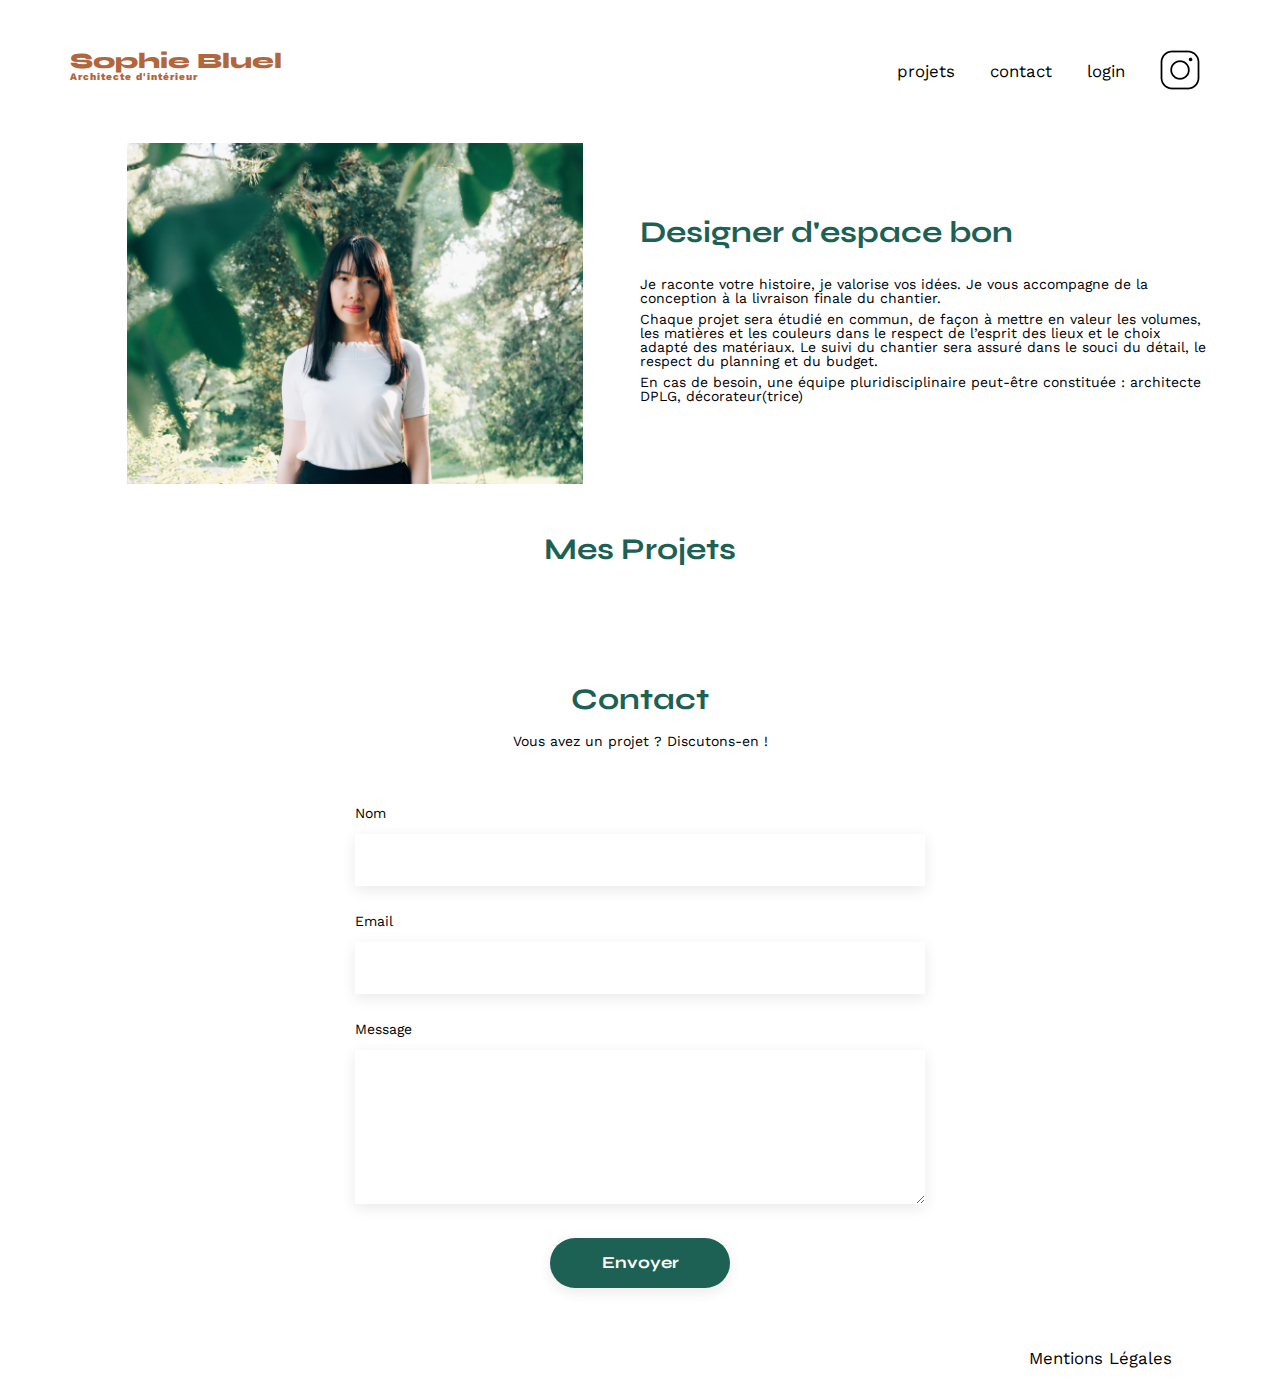
==== FrontEnd/index.html @ a25eaead "init" ====
<!DOCTYPE html>
<html lang="fr">

<head>
	<meta charset="UTF-8">
	<title>Sophie Bluel - Architecte d'intérieur</title>
	<meta name="viewport" content="width=device-width, initial-scale=1.0">
	<link rel="preconnect" href="https://fonts.googleapis.com">
	<link rel="preconnect" href="https://fonts.gstatic.com" crossorigin>
	<link href="https://fonts.googleapis.com/css2?family=Syne:wght@700;800&family=Work+Sans&display=swap"
		rel="stylesheet">
	<meta name="description" content="">
	<link rel="stylesheet" href="./assets/style.css">
	<script src="https://kit.fontawesome.com/ca259622f8.js" crossorigin="anonymous"></script>
</head>

<body>
	<header>
		<h1>Sophie Bluel <span>Architecte d'intérieur</span></h1>
		<nav>
			<ul>
				<li>projets</li>
				<li>contact</li>
				<li><a id="login__link" href="login.html">login</a></li>
				<li><img src="./assets/icons/instagram.png" alt="Instagram"></li>
			</ul>
		</nav>
	</header>
	<main>
		<div class="mode__edition hidden">
			<p><i class="fa-regular fa-pen-to-square"></i>
				Mode edition</p>
		</div>
		<section id="introduction">
			<figure>
				<img src="./assets/images/sophie-bluel.png" alt="">
			</figure>
			<article>
				<h2>Designer d'espace bon</h2>
				<p>Je raconte votre histoire, je valorise vos idées. Je vous accompagne de la conception à la livraison
					finale du chantier.</p>
				<p>Chaque projet sera étudié en commun, de façon à mettre en valeur les volumes, les matières et les
					couleurs dans le respect de l’esprit des lieux et le choix adapté des matériaux. Le suivi du
					chantier sera assuré dans le souci du détail, le respect du planning et du budget.</p>
				<p>En cas de besoin, une équipe pluridisciplinaire peut-être constituée : architecte DPLG,
					décorateur(trice)</p>
			</article>
		</section>
		<section id="portfolio">
			<div class="portfolio__edit">
				<div class="flex-center">
					<h2>Mes Projets</h2>
					<button class="portfolio__modified"><i class="fa-regular fa-pen-to-square"></i> modifier</button>
				</div>
				<div id="#modal1" class="js-modal">
					<div class="js-modal-content">
						<button id="js-modal-close"><i class="fa-solid fa-xmark"></i></button>
						<h2>Galerie photo</h2>
						<div class="js-modal-photos"></div>
						<div class="jsmodal__div-button">
							<button class="js-modaladd-button">Ajouter une photo</button>
						</div>
					</div>
					<div class="js-modal-add">
						<span><i class="fa-solid fa-arrow-left"></i></span>
						<span><i class="fa-solid fa-xmark"></i></span>
						<h2>Ajout photo</h2>
						<form>
							<div class="container__file">
								<i class="fa-solid fa-image"></i>
								<label for="file">+Ajouter photo</label>
								<input type="file" id="file" name="image">
								<img src="#" alt="appercut de l'image">
								<p>jpg,png: 4mo max</p>
							</div>
							<label for="title">Titre</label>
							<input type="text" name="title" id="title">
							<label for="category">categorie</label>
							<select name="category" id="category"></select>
							<div class="jsmodal__div-button">
								<button>Ajouter une photo</button>
							</div>
						</form>
					</div>
				</div>
			</div>
			<div class="portfolio-categories">
			</div>
			<div class="gallery">
			</div>
		</section>
		<section id="contact">
			<h2>Contact</h2>
			<p>Vous avez un projet ? Discutons-en !</p>
			<form action="#" method="post">
				<label for="name">Nom</label>
				<input type="text" name="name" id="name">
				<label for="email">Email</label>
				<input type="email" name="email" id="email">
				<label for="message">Message</label>
				<textarea name="message" id="message" cols="30" rows="10"></textarea>
				<input type="submit" value="Envoyer">
			</form>
		</section>
	</main>

	<footer>
		<nav>
			<ul>
				<li>Mentions Légales</li>
			</ul>
		</nav>
	</footer>
	<script src="index.js"></script>
</body>

</html>
---- FrontEnd/assets/style.css ----
/* http://meyerweb.com/eric/tools/css/reset/
   v2.0 | 20110126
   License: none (public domain)
*/

html,
body,
div,
span,
applet,
object,
iframe,
h1,
h2,
h3,
h4,
h5,
h6,
p,
blockquote,
pre,
a,
abbr,
acronym,
address,
big,
cite,
code,
del,
dfn,
em,
img,
ins,
kbd,
q,
s,
samp,
small,
strike,
strong,
sub,
sup,
tt,
var,
b,
u,
i,
center,
dl,
dt,
dd,
ol,
ul,
li,
fieldset,
form,
label,
legend,
table,
caption,
tbody,
tfoot,
thead,
tr,
th,
td,
article,
aside,
canvas,
details,
embed,
figure,
figcaption,
footer,
header,
hgroup,
menu,
nav,
output,
ruby,
section,
summary,
time,
mark,
audio,
video {
	margin: 0;
	padding: 0;
	border: 0;
	font-size: 100%;
	font: inherit;
	vertical-align: baseline;
}

/* HTML5 display-role reset for older browsers */
article,
aside,
details,
figcaption,
figure,
footer,
header,
hgroup,
menu,
nav,
section {
	display: block;
}

body {
	line-height: 1;
}

ol,
ul {
	list-style: none;
}

blockquote,
q {
	quotes: none;
}

blockquote:before,
blockquote:after,
q:before,
q:after {
	content: '';
	content: none;
}

table {
	border-collapse: collapse;
	border-spacing: 0;
}

/** end reset css**/
body {
	max-width: 1140px;
	margin: auto;
	font-family: 'Work Sans';
	font-size: 14px;
}

header {
	display: flex;
	justify-content: space-between;
	margin: 50px 0
}

header ul {
	gap: 15px
}

section {
	margin: 50px 0
}

h1 {
	display: flex;
	flex-direction: column;
	font-family: 'Syne';
	font-size: 22px;
	font-weight: 800;
	color: #B1663C
}

h1>span {
	font-family: 'Work Sans';
	font-size: 10px;
	letter-spacing: 0.1em;
	;
}

h2 {
	font-family: 'Syne';
	font-weight: 700;
	font-size: 30px;
	color: #1D6154
}

nav ul {
	display: flex;
	align-items: center;
	list-style-type: none;
}

nav li {
	padding: 0 10px;
	font-size: 1.2em;
}

li:hover {
	color: #B1663C;
}

#introduction {
	display: flex;
	align-items: center;
}

#introduction figure {
	flex: 1
}

#introduction img {
	display: block;
	margin: auto;
	width: 80%;
}

#introduction article {
	flex: 1
}

#introduction h2 {
	margin-bottom: 1em;
}

#introduction p {
	margin-bottom: 0.5em;
}

#portfolio h2 {
	text-align: center;
}

.gallery {
	width: 100%;
	display: grid;
	grid-template-columns: 1fr 1fr 1fr;
	grid-column-gap: 20px;
	grid-row-gap: 20px;
}

.gallery img {
	width: 100%;
    height: 100%;
}

#contact {
	width: 50%;
	margin: auto;
}

#contact>* {
	text-align: center;

}

#contact h2 {
	margin-bottom: 20px;
}

#contact form {
	text-align: left;
	margin-top: 30px;
	display: flex;
	flex-direction: column;
}

#contact input {
	height: 50px;
	font-size: 1.2em;
	border: none;
	box-shadow: 0px 4px 14px rgba(0, 0, 0, 0.09);
}

#contact label {
	margin: 2em 0 1em 0;
}

#contact textarea {
	border: none;
	box-shadow: 0px 4px 14px rgba(0, 0, 0, 0.09);
}

input[type="submit"] {
	font-family: 'Syne';
	font-weight: 700;
	color: white;
	background-color: #1D6154;
	margin: 2em auto;
	width: 180px;
	text-align: center;
	border-radius: 60px;
}

.flex-center {
	display: flex;
	justify-content: center;
}

.flex-reverse {
	display: flex;
	flex-direction: column-reverse;
}

footer nav ul {
	display: flex;
	justify-content: flex-end;
	margin: 2em
}

.portfolio-categories {
	display: flex;
	justify-content: center;
	gap: 5px;
	margin: 40px 0px;
}

/*button*/

button.design {
	font-family: 'Syne';
	font-weight: 700;
	color: white;
	width: 130px;
	text-align: center;
	border-radius: 60px;
	color: #1D6154;
}


button.active {
	background-color: #1D6154;
	border-radius: 60px;
	width: 130px;
	color: #FFFEF8;
}

.category-button {
	background: white;
	border-radius: 60px;
	height: 35px;
	color: #1D6154;
	font-weight: bold;
	font-size: 14px;
	border-color: #1D6154;
	border-width: 1px;
}

/* Login page properties */

.nav__login a {
	text-decoration: none;
	color: black;
}

#btn-log-login-page {
	font-weight: bold;
}

#login__link {
	text-decoration: none;
	color: black;
}

#login-main {
	display: flex;
	flex-direction: column;
	align-items: center;
	height: 700px;
}

#login-main h2 {
	margin: 50px 0 50px 0;
}

#login-form {
	width: 350px;
	display: flex;
	flex-direction: column;
}

#login-form p {
	margin-bottom: 5px;
}

#login-form input {
	width: 100%;
	height: 40px;
	border: none;
	box-shadow: 5px 5px 5px rgb(235, 235, 235);
	margin-bottom: 20px;
}

#btn__connection {
	background-color: #1D6154;
	color: white;
	padding: 10px 15px 10px 15px;
	border: none;
	border-radius: 20px;
	width: 170px;
	margin: 10px 0 20px 0;
}


.button__form {
	display: flex;
	flex-direction: column;
	align-items: center;
}

.login__background {
	background-color: #FFFEF8;
}

.error {
	box-shadow: 5px 5px 5px rgb(235, 235, 235);
	border: block;
	border-color: red;
}

/* Mode edition */

.mode__edition {
	background-color: black;
	color: white;
	height: 40px;
	display: flex;
	justify-content: center;
	align-items: center;
	width: 100%;
	position: absolute;
	left: 0;
	top: 0;
	margin-bottom: 20px;
}

#button__modif {
	background-color: white;
	border: none;
	margin-top: 5px;
	gap: 10px;
}

#button__modif svg {
	width: 15px;
	margin-right: 5px;
	margin-left: 10px;
}

#edit {
	width: 10px;
}

.hidden {
	visibility: hidden;
}

.portfolio__edit {
	gap: 10px;
	height: 20px;
	margin: 30px 0px 30px 0px;
}

.portfolio__edit-flex {
	display: flex;
	justify-content: center;
	align-items: center;
	margin: 90px 0px;
}

/* Mode edition modale*/

#modal__contain a {
	text-decoration: none;
	color: black;
	margin-left: 10px;
}

.modal {
	position: fixed;
	display: flex;
	align-items: center;
	justify-content: center;
	top: 0;
	left: 0;
	width: 100%;
	height: 100%;
	background: rgba(0, 0, 0, 0.5);
}

.modal-wrapper {
	overflow: auto;
	width: 600px;
	max-width: calc(100vw - 20px);
	max-height: calc(100vh - 20px);
	padding: 20px;
	background-color: #FFFEF8;
	color: black;
	cursor: auto;
}

.modal-wrapper h3 {
	margin: 40px 0px;
	text-align: center;
	font-size: 26px;
}

/* Mode edition modale image*/

.gallery-modal {
	width: 100%;
	display: grid;
	grid-template-columns: 1fr 1fr 1fr 1fr 1fr;
	grid-column-gap: 20px;
	grid-row-gap: 10px;
}

.gallery-modal img {
	width: 100%;
}

.fa-trash-alt:before,
.fa-trash-can:before {
	position: static;
	top: 25px;
	left: 80px;
	cursor: pointer;
	font-size: 14px;
	background-color: black;
	color: white;
	padding: 4px;
}

.button__addphoto {
	padding: 10px 20px;
	border: 1px solid #1D6154;
	background-color: #1D6154;
	margin-top: 40px;
	color: white;
	cursor: pointer;
	border-radius: 25px;
	width: 200px;
}

.portfolio__modified {
	border: none;
	background: white;
	margin-left: 15px;
}

.js-modal {
	display: none;
	position: fixed;
	top: 0;
	bottom: 0;
	left: 0;
	right: 0;
	background-color: rgba(0, 0, 0, 0.5);
}

.js-modal h2 {
	margin: 20px 0px;
	color: black;
	font-size: 25px;
}

.js-modal.active {
	display: block;
}

.js-modal-content {
	background-color: white;
	position: absolute;
	top: 50%;
	left: 50%;
	transform: translate(-50%, -50%);
	padding: 20px;
}

.js-modal-photos {
	display: grid;
	grid-template-columns: repeat(5, 1fr);
	gap: 5px;
}

.js-modal-photos-img {
	max-width: 100%;
	width: 90px;
	height: 100px;
	display: block;
	object-fit: cover;
}

#js-modal-close {
	font-size: medium;
	position: absolute;
	top: 10px;
	right: 10px;
	border: none;
	background-color: white;
	cursor: pointer;
}

.button-trash {
	position: relative;
	bottom: 90px;
	left: 50px;
	border: none;
	background: transparent;
	height: 20px;
}

.button-close {
	background-color: #1D6154;
}

.js-modaladd-button {
	padding: 5px 10px;
	background-color: #1D6154;
	color: white;
	border-radius: 10px;
	width: 200px;
	border: none;
}

.block {
	display: block;
}

.jsmodal__div-button{
	display: flex;
	justify-content: center;
}

/* Style de la deuxième modale */

.js-modal-add {
	display: none;
	background-color: white;
	position: relative;
	justify-content: space-around;
	flex-direction: column;
	align-items: center;
	gap: 10px;
	top: 50%;
	left: 50%;
	height: 40%;
	width: 20%;
	transform: translate(-50%, -50%);
	padding: 20px;
}

.js-modal-add .fa-arrow-left {
	position: absolute;
	top: 10px;
	left: 10px;
	font-size: 20px;
	cursor: pointer;
}

.js-modal-add .fa-xmark {
	position: absolute;
	top: 10px;
	right: 10px;
	font-size: 20px;
	cursor: pointer;
}

.js-modal-add .fa-image {
	font-size: 3em;
}

.js-modal-add button {
	padding: 10px 15px;
	margin: 20px;
	background-color: #1D6154;
	color: white;
	border-radius: 15px;
	border: none;
	width: 200px;
}

.js-modal-add form {
	display: flex;
	flex-direction: column;
	justify-content: center;
	height: 80%;
	width: 80%;
	gap: 10px;
	;
}

.container__file {
	background-color: gray;
	height: 45%;
	display: flex;
	flex-direction: column;
	justify-content: center;
	align-items: center;
	border-radius: 5px;
}

.container__file label {
	background-color: black;
	color: white;
	border-radius: 15px;
	padding: 5px 10px;
}

.container__file img {
	display: none;
	max-width: 100%;
	height: 100%;
}

#file {
	display: none;
}
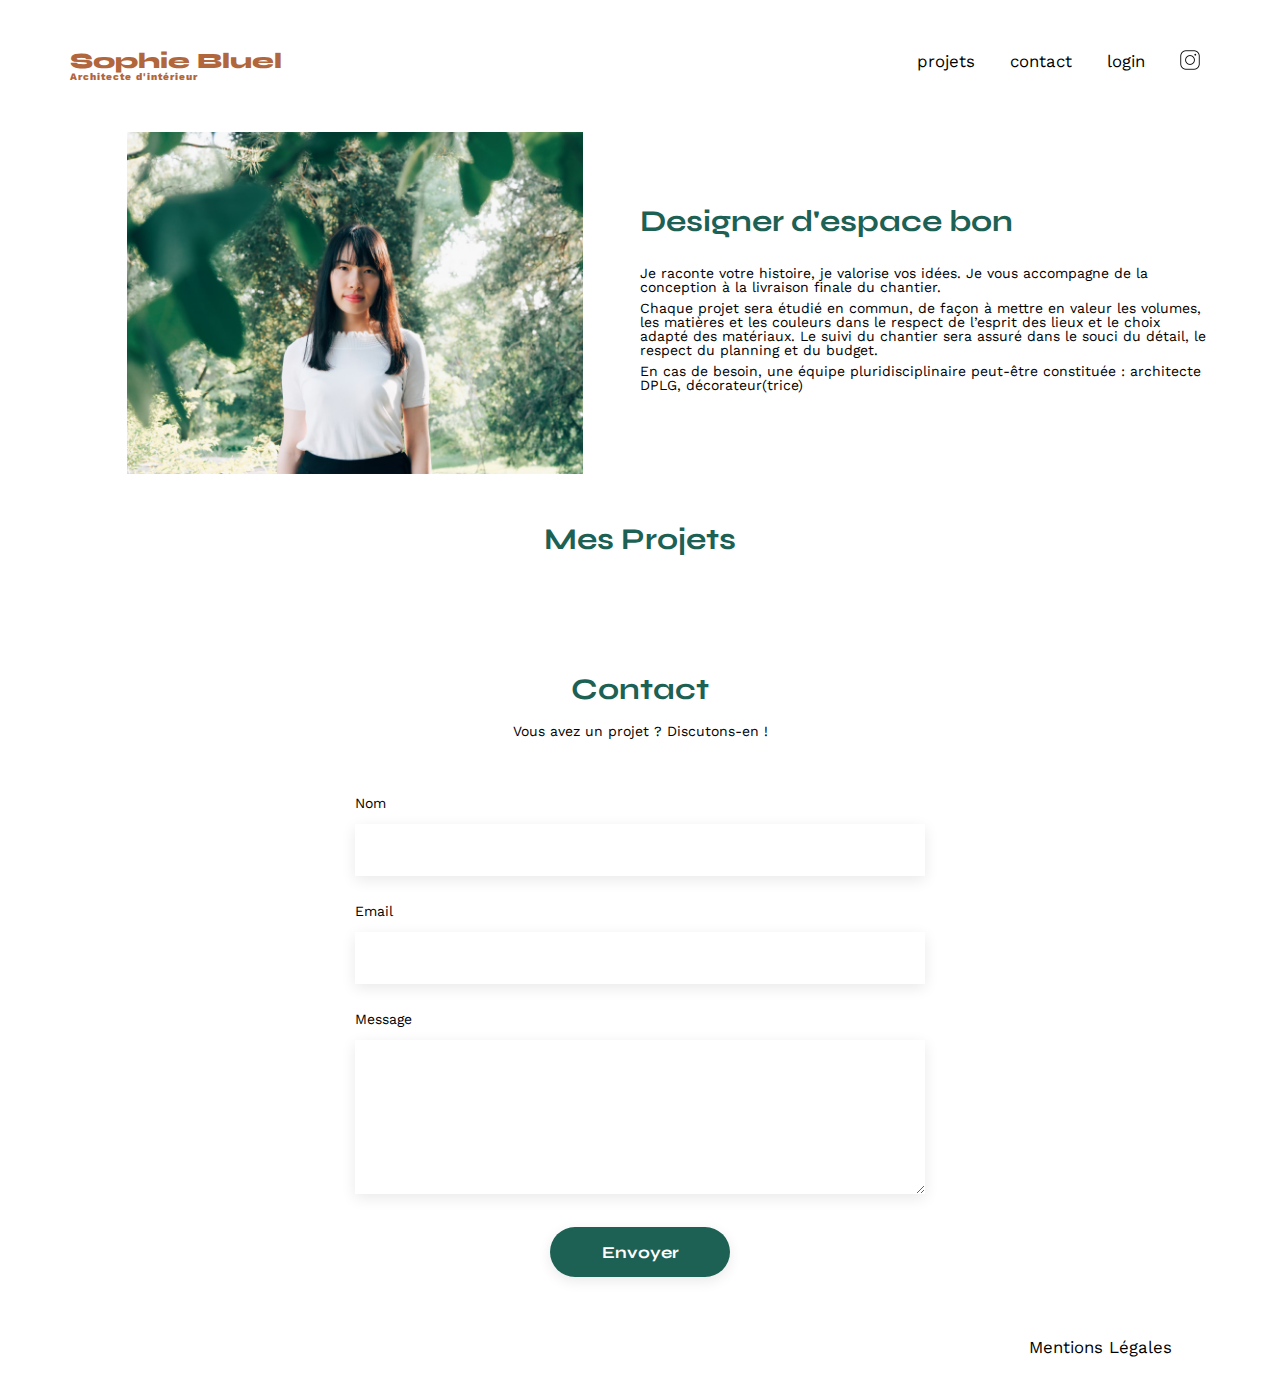
==== commit 0ea69075: "projet 6" ====
--- a/FrontEnd/index.html
+++ b/FrontEnd/index.html
@@ -50,18 +50,20 @@
 			<div class="portfolio__edit">
 				<div class="flex-center">
 					<h2>Mes Projets</h2>
-					<button class="portfolio__modified"><i class="fa-regular fa-pen-to-square"></i> modifier</button>
+					<button class="button__modifed"><i class="fa-regular fa-pen-to-square"></i> modifier</button>
 				</div>
-				<div id="#modal1" class="js-modal">
-					<div class="js-modal-content">
-						<button id="js-modal-close"><i class="fa-solid fa-xmark"></i></button>
+				<div id="#modal1" class="modal">
+					<div class="modal__content">
+						<button id="modal__close"><i class="fa-solid fa-xmark"></i></button>
 						<h2>Galerie photo</h2>
-						<div class="js-modal-photos"></div>
-						<div class="jsmodal__div-button">
-							<button class="js-modaladd-button">Ajouter une photo</button>
+						<div class="modal__photos"></div>
+						<div class="line">
+						</div>
+						<div class="modal__div--button">
+							<button class="modalTwo__button">Ajouter une photo</button>
 						</div>
 					</div>
-					<div class="js-modal-add">
+					<div class="modalTwo">
 						<span><i class="fa-solid fa-arrow-left"></i></span>
 						<span><i class="fa-solid fa-xmark"></i></span>
 						<h2>Ajout photo</h2>
@@ -77,14 +79,16 @@
 							<input type="text" name="title" id="title">
 							<label for="category">categorie</label>
 							<select name="category" id="category"></select>
-							<div class="jsmodal__div-button">
-								<button>Ajouter une photo</button>
+							<div class="line">
+							</div>
+							<div class="modal__div--button">
+								<button id="ModalTwo__button">Valider</button>
 							</div>
 						</form>
 					</div>
 				</div>
 			</div>
-			<div class="portfolio-categories">
+			<div class="portfolio__categories">
 			</div>
 			<div class="gallery">
 			</div>
--- a/FrontEnd/assets/style.css
+++ b/FrontEnd/assets/style.css
@@ -152,6 +152,10 @@
 	gap: 15px
 }
 
+header ul img {
+	width: 20px;
+}
+
 section {
 	margin: 50px 0
 }
@@ -188,6 +192,11 @@
 nav li {
 	padding: 0 10px;
 	font-size: 1.2em;
+}
+
+#login__link {
+    text-decoration: none;
+    color: black;
 }
 
 li:hover {
@@ -235,7 +244,9 @@
 
 .gallery img {
 	width: 100%;
-    height: 100%;
+	height: 100%;
+	display: block;
+	object-fit: cover;
 }
 
 #contact {
@@ -302,14 +313,18 @@
 	margin: 2em
 }
 
-.portfolio-categories {
+.portfolio__categories {
 	display: flex;
 	justify-content: center;
 	gap: 5px;
 	margin: 40px 0px;
 }
 
-/*button*/
+.hidden {
+	visibility: hidden;
+}
+
+/*button category*/
 
 button.design {
 	font-family: 'Syne';
@@ -329,7 +344,7 @@
 	color: #FFFEF8;
 }
 
-.category-button {
+.button__category {
 	background: white;
 	border-radius: 60px;
 	height: 35px;
@@ -340,77 +355,6 @@
 	border-width: 1px;
 }
 
-/* Login page properties */
-
-.nav__login a {
-	text-decoration: none;
-	color: black;
-}
-
-#btn-log-login-page {
-	font-weight: bold;
-}
-
-#login__link {
-	text-decoration: none;
-	color: black;
-}
-
-#login-main {
-	display: flex;
-	flex-direction: column;
-	align-items: center;
-	height: 700px;
-}
-
-#login-main h2 {
-	margin: 50px 0 50px 0;
-}
-
-#login-form {
-	width: 350px;
-	display: flex;
-	flex-direction: column;
-}
-
-#login-form p {
-	margin-bottom: 5px;
-}
-
-#login-form input {
-	width: 100%;
-	height: 40px;
-	border: none;
-	box-shadow: 5px 5px 5px rgb(235, 235, 235);
-	margin-bottom: 20px;
-}
-
-#btn__connection {
-	background-color: #1D6154;
-	color: white;
-	padding: 10px 15px 10px 15px;
-	border: none;
-	border-radius: 20px;
-	width: 170px;
-	margin: 10px 0 20px 0;
-}
-
-
-.button__form {
-	display: flex;
-	flex-direction: column;
-	align-items: center;
-}
-
-.login__background {
-	background-color: #FFFEF8;
-}
-
-.error {
-	box-shadow: 5px 5px 5px rgb(235, 235, 235);
-	border: block;
-	border-color: red;
-}
 
 /* Mode edition */
 
@@ -428,25 +372,8 @@
 	margin-bottom: 20px;
 }
 
-#button__modif {
-	background-color: white;
-	border: none;
-	margin-top: 5px;
-	gap: 10px;
-}
-
-#button__modif svg {
-	width: 15px;
-	margin-right: 5px;
-	margin-left: 10px;
-}
-
 #edit {
 	width: 10px;
-}
-
-.hidden {
-	visibility: hidden;
 }
 
 .portfolio__edit {
@@ -455,62 +382,114 @@
 	margin: 30px 0px 30px 0px;
 }
 
-.portfolio__edit-flex {
+.portfolio__edit--flex {
 	display: flex;
 	justify-content: center;
 	align-items: center;
 	margin: 90px 0px;
 }
 
-/* Mode edition modale*/
-
-#modal__contain a {
-	text-decoration: none;
+
+/* Première modal*/
+
+
+.button__modifed {
+	border: none;
+	background: white;
+	margin-left: 15px;
+}
+
+.modal {
+	display: none;
+	position: fixed;
+	top: 0;
+	bottom: 0;
+	left: 0;
+	right: 0;
+	background-color: rgba(0, 0, 0, 0.5);
+}
+
+.modal h2 {
+	margin: 20px 0px;
 	color: black;
-	margin-left: 10px;
-}
-
-.modal {
-	position: fixed;
-	display: flex;
-	align-items: center;
-	justify-content: center;
-	top: 0;
-	left: 0;
+	font-size: 25px;
+	padding-bottom: 10px;
+}
+
+.modal.active {
+	display: block;
+}
+
+.modal__content {
+	background-color: white;
+	position: absolute;
+	top: 50%;
+	left: 50%;
+	transform: translate(-50%, -50%);
+	padding: 20px;
+}
+
+.modal__content .line {
+	margin-top: 15px;
+	margin-bottom: 25px;
+}
+
+.line {
+	margin-top: 20px;
 	width: 100%;
-	height: 100%;
-	background: rgba(0, 0, 0, 0.5);
-}
-
-.modal-wrapper {
-	overflow: auto;
-	width: 600px;
-	max-width: calc(100vw - 20px);
-	max-height: calc(100vh - 20px);
-	padding: 20px;
-	background-color: #FFFEF8;
-	color: black;
-	cursor: auto;
-}
-
-.modal-wrapper h3 {
-	margin: 40px 0px;
-	text-align: center;
-	font-size: 26px;
-}
-
-/* Mode edition modale image*/
-
-.gallery-modal {
-	width: 100%;
+	border: 1px solid #B3B3B3;
+}
+
+.modal__photos {
 	display: grid;
-	grid-template-columns: 1fr 1fr 1fr 1fr 1fr;
-	grid-column-gap: 20px;
-	grid-row-gap: 10px;
-}
-
-.gallery-modal img {
-	width: 100%;
+	grid-template-columns: repeat(5, 1fr);
+	gap: 5px;
+}
+
+.modal__photos--img {
+	max-width: 100%;
+	width: 90px;
+	height: 100px;
+	display: block;
+	object-fit: cover;
+}
+
+.button__addphoto {
+	padding: 10px 20px;
+	border: 1px solid #1D6154;
+	background-color: #1D6154;
+	margin-top: 40px;
+	color: white;
+	cursor: pointer;
+	border-radius: 25px;
+	width: 200px;
+}
+
+
+#modal__close {
+	font-size: medium;
+	position: absolute;
+	top: 10px;
+	right: 10px;
+	border: none;
+	background-color: white;
+	cursor: pointer;
+}
+
+#modal__close .fa-solid{
+	font-size: 20px;
+}
+
+
+/* suppression des travaux */
+
+.button__trash {
+	position: relative;
+	bottom: 90px;
+	left: 50px;
+	border: none;
+	background: transparent;
+	height: 20px;
 }
 
 .fa-trash-alt:before,
@@ -525,111 +504,14 @@
 	padding: 4px;
 }
 
-.button__addphoto {
-	padding: 10px 20px;
-	border: 1px solid #1D6154;
-	background-color: #1D6154;
-	margin-top: 40px;
-	color: white;
-	cursor: pointer;
-	border-radius: 25px;
-	width: 200px;
-}
-
-.portfolio__modified {
-	border: none;
-	background: white;
-	margin-left: 15px;
-}
-
-.js-modal {
-	display: none;
-	position: fixed;
-	top: 0;
-	bottom: 0;
-	left: 0;
-	right: 0;
-	background-color: rgba(0, 0, 0, 0.5);
-}
-
-.js-modal h2 {
-	margin: 20px 0px;
-	color: black;
-	font-size: 25px;
-}
-
-.js-modal.active {
-	display: block;
-}
-
-.js-modal-content {
-	background-color: white;
-	position: absolute;
-	top: 50%;
-	left: 50%;
-	transform: translate(-50%, -50%);
-	padding: 20px;
-}
-
-.js-modal-photos {
-	display: grid;
-	grid-template-columns: repeat(5, 1fr);
-	gap: 5px;
-}
-
-.js-modal-photos-img {
-	max-width: 100%;
-	width: 90px;
-	height: 100px;
-	display: block;
-	object-fit: cover;
-}
-
-#js-modal-close {
-	font-size: medium;
-	position: absolute;
-	top: 10px;
-	right: 10px;
-	border: none;
-	background-color: white;
-	cursor: pointer;
-}
-
-.button-trash {
-	position: relative;
-	bottom: 90px;
-	left: 50px;
-	border: none;
-	background: transparent;
-	height: 20px;
-}
-
-.button-close {
-	background-color: #1D6154;
-}
-
-.js-modaladd-button {
-	padding: 5px 10px;
-	background-color: #1D6154;
-	color: white;
-	border-radius: 10px;
-	width: 200px;
-	border: none;
-}
-
-.block {
-	display: block;
-}
-
-.jsmodal__div-button{
+.modal__div--button {
 	display: flex;
 	justify-content: center;
 }
 
 /* Style de la deuxième modale */
 
-.js-modal-add {
-	display: none;
+.modalTwo {
 	background-color: white;
 	position: relative;
 	justify-content: space-around;
@@ -638,13 +520,29 @@
 	gap: 10px;
 	top: 50%;
 	left: 50%;
-	height: 40%;
-	width: 20%;
+	height: 60%;
+	width: 25%;
 	transform: translate(-50%, -50%);
 	padding: 20px;
 }
 
-.js-modal-add .fa-arrow-left {
+.modalTwo label {
+	color: #444444;
+}
+
+.modalTwo input {
+	padding: 8px;
+	border: none;
+	box-shadow: 0px 5px 7px rgb(199, 199, 199);
+}
+
+.modalTwo select {
+	padding: 8px;
+	border: none;
+	box-shadow: 0px 5px 7px rgb(199, 199, 199);
+}
+
+.modalTwo .fa-arrow-left {
 	position: absolute;
 	top: 10px;
 	left: 10px;
@@ -652,7 +550,7 @@
 	cursor: pointer;
 }
 
-.js-modal-add .fa-xmark {
+.modalTwo .fa-xmark {
 	position: absolute;
 	top: 10px;
 	right: 10px;
@@ -660,21 +558,21 @@
 	cursor: pointer;
 }
 
-.js-modal-add .fa-image {
+.modalTwo .fa-image {
 	font-size: 3em;
 }
 
-.js-modal-add button {
+.modalTwo button {
 	padding: 10px 15px;
 	margin: 20px;
-	background-color: #1D6154;
+	background-color: grey;
 	color: white;
 	border-radius: 15px;
 	border: none;
 	width: 200px;
 }
 
-.js-modal-add form {
+.modalTwo form {
 	display: flex;
 	flex-direction: column;
 	justify-content: center;
@@ -684,29 +582,60 @@
 	;
 }
 
+.modalTwo__button {
+	padding: 10px 15px;
+	background-color: #1D6154;
+	color: white;
+	border-radius: 20px;
+	width: 200px;
+	border: none;
+}
+
+
+
+/* formulaire de la deuxième modal */
+
 .container__file {
-	background-color: gray;
-	height: 45%;
 	display: flex;
 	flex-direction: column;
 	justify-content: center;
 	align-items: center;
 	border-radius: 5px;
+	background: #E8F1F6;
+	margin-bottom: 15px;
+}
+
+.container__file .fa-solid {
+	color: #B9C5CC;
+	font-size: 4em;
+	padding-top: 10px;
 }
 
 .container__file label {
-	background-color: black;
+	background-color: #CBD6DC;
 	color: white;
 	border-radius: 15px;
-	padding: 5px 10px;
+	padding: 10px 10px;
+	margin: 10px;
+	width: 150px;
+	text-align: center;
+	color: #306685;
+	font-weight: 500;
 }
 
 .container__file img {
 	display: none;
-	max-width: 100%;
+	max-width: 50%;
 	height: 100%;
 }
+
+.container__file p {
+	color: #444444;
+	font-size: 12px;
+	padding-bottom: 20px;
+}
+
 
 #file {
 	display: none;
-}+}
